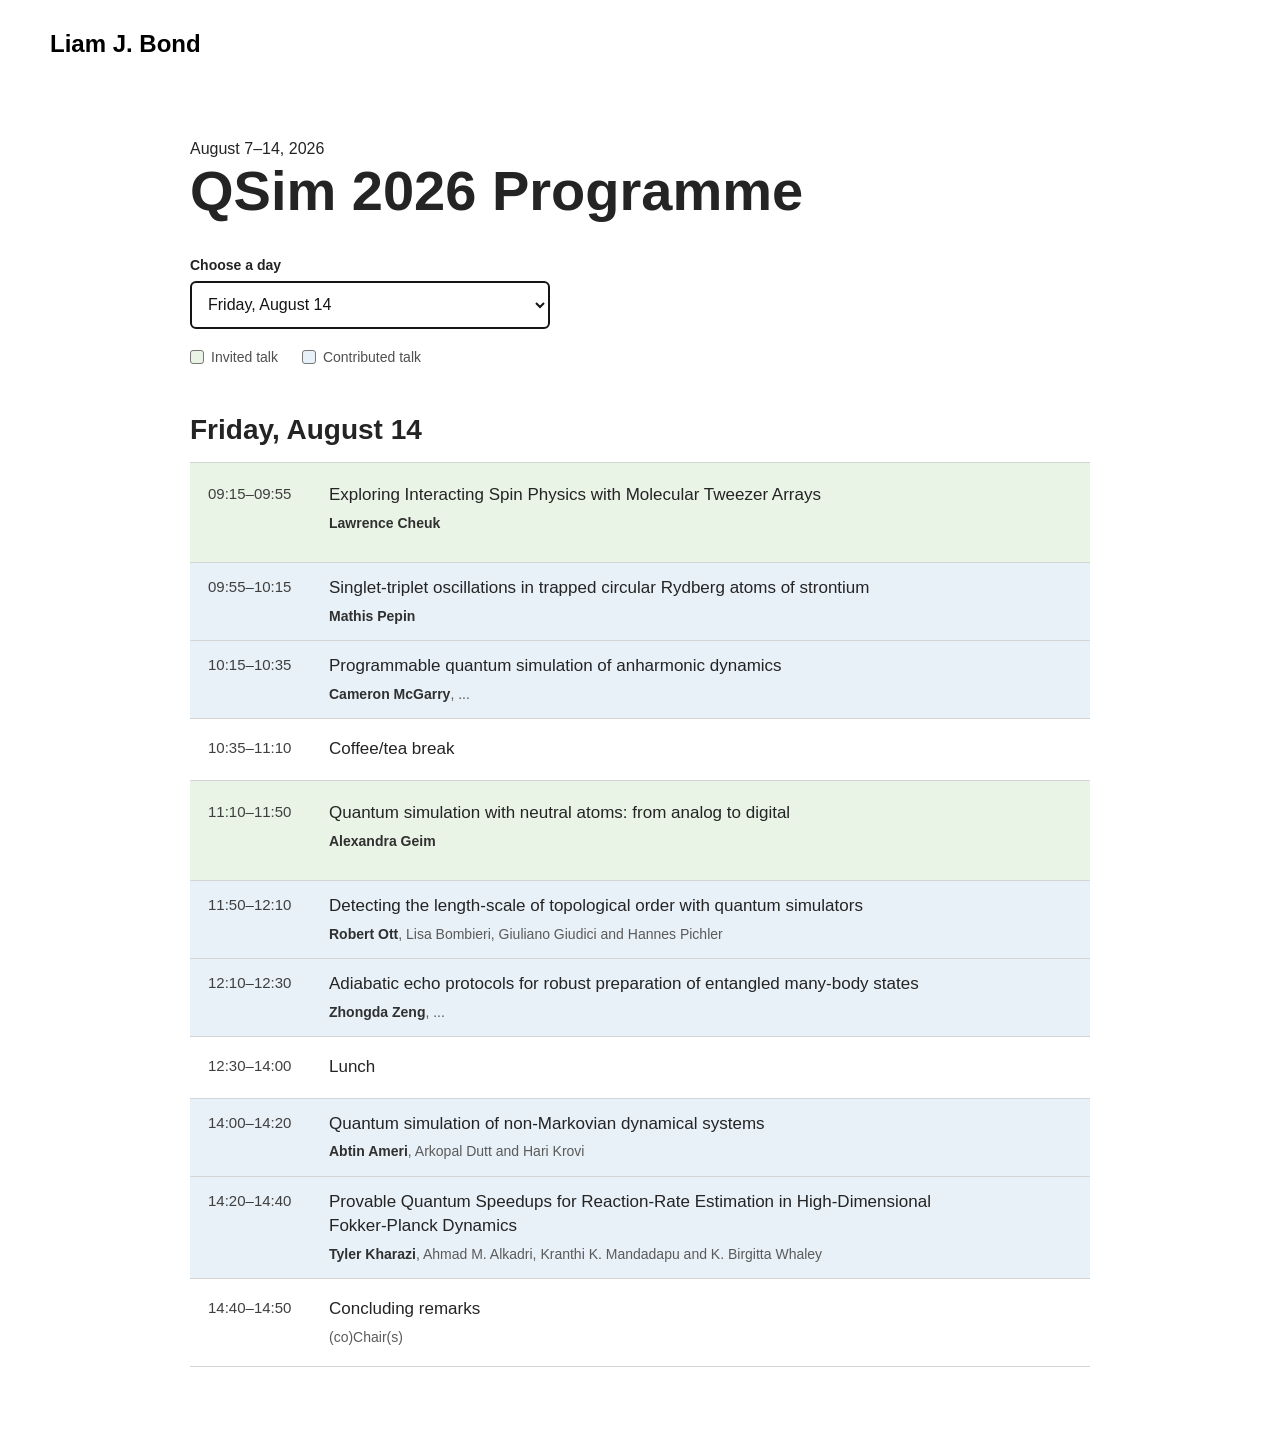
==== qsim.html @ c5a1b435 "Add readable qsim programme. Coded with Codex 5.6 Sol." ====
<!DOCTYPE html>
<html lang="en">
  <head>
    <meta charset="utf-8">
    <meta name="viewport" content="width=device-width, initial-scale=1">
    <meta name="description" content="QSim 2026 summer school and conference programme, August 7–14, 2026.">
    <meta name="robots" content="noindex, nofollow">
    <link rel="icon" href="./assets/images/me.png">
    <title>QSim 2026 Programme</title>
    <link rel="stylesheet" href="./css/layout.css">
    <link rel="stylesheet" href="./css/typography.css">
    <link rel="stylesheet" href="./css/utilities.css">
    <link rel="stylesheet" href="./css/program.css">
  </head>
  <body>
    <nav class="navbar" aria-label="Site navigation">
      <a class="nav-title-link" href="./index.html">
        <span class="nav-title">Liam J. Bond</span>
      </a>
    </nav>

    <main class="program-main">
      <header class="program-header">
        <p class="eyebrow">August 7–14, 2026</p>
        <h1>QSim 2026 Programme</h1>

        <div class="day-picker">
          <label for="day-select">Choose a day</label>
          <select id="day-select">
            <optgroup label="Summer school">
              <option value="2026-08-07">Friday, August 7</option>
              <option value="2026-08-08">Saturday, August 8</option>
              <option value="2026-08-09">Sunday, August 9</option>
            </optgroup>
            <optgroup label="Conference">
              <option value="2026-08-10">Monday, August 10</option>
              <option value="2026-08-11">Tuesday, August 11</option>
              <option value="2026-08-12">Wednesday, August 12</option>
              <option value="2026-08-13">Thursday, August 13</option>
              <option value="2026-08-14">Friday, August 14</option>
            </optgroup>
          </select>
        </div>

        <div class="legend" id="conference-legend" aria-label="Conference programme legend" hidden>
          <span><span class="legend-swatch invited-swatch"></span>Invited talk</span>
          <span><span class="legend-swatch contributed-swatch"></span>Contributed talk</span>
        </div>
      </header>

      <section class="program-day" data-date="2026-08-07" aria-labelledby="summer-friday-heading">
        <h2 id="summer-friday-heading">Friday, August 7</h2>
        <p class="day-speaker">Speaker: <strong>Freek Witteveen</strong></p>
        <ol class="schedule">
          <li class="event general"><time>09:00–09:30</time><div><h3>Walk in and registration with coffee/tea</h3></div></li>
          <li class="event school"><time>09:30–11:00</time><div><h3>Practical information + lecture</h3><p>A1.02</p></div></li>
          <li class="event break"><time>11:00–11:15</time><div><h3>Break</h3></div></li>
          <li class="event school"><time>11:15–12:15</time><div><h3>Lecture</h3><p>A1.02</p></div></li>
          <li class="event break"><time>12:15–14:00</time><div><h3>Lunch and pubquiz</h3></div></li>
          <li class="event school"><time>14:00–15:00</time><div><h3>Lecture</h3><p>A1.02</p></div></li>
          <li class="event break"><time>15:00–15:15</time><div><h3>Break</h3></div></li>
          <li class="event school"><time>15:15–16:30</time><div><h3>Interactive programme</h3><p>A1.02</p></div></li>
          <li class="event general"><time>16:30–17:45</time><div><h3>Check in Hostel &amp; Travel time to the Dinner location</h3></div></li>
          <li class="event social"><time>17:45–19:45</time><div><h3>Dinner and social event</h3></div></li>
        </ol>
      </section>

      <section class="program-day" data-date="2026-08-08" aria-labelledby="summer-saturday-heading" hidden>
        <h2 id="summer-saturday-heading">Saturday, August 8</h2>
        <p class="day-speaker">Speaker: <strong>Martin Ringbauer</strong></p>
        <ol class="schedule">
          <li class="event school"><time>09:30–10:30</time><div><h3>Lecture</h3><p>A1.02</p></div></li>
          <li class="event break"><time>10:30–10:45</time><div><h3>Break</h3></div></li>
          <li class="event school"><time>10:45–11:45</time><div><h3>Lecture</h3><p>A1.02</p></div></li>
          <li class="event break"><time>11:45–13:00</time><div><h3>Lunch</h3></div></li>
          <li class="event school"><time>13:00–14:00</time><div><h3>Lecture</h3><p>A1.02</p></div></li>
          <li class="event break"><time>14:00–14:15</time><div><h3>Break</h3><p>No catering</p></div></li>
          <li class="event school"><time>14:15–15:30</time><div><h3>Lecture</h3><p>A1.02</p></div></li>
          <li class="event break"><time>15:30–16:00</time><div><h3>Break</h3></div></li>
          <li class="event school"><time>16:00–17:00</time><div><h3>Interactive programme</h3><p>A1.02</p></div></li>
          <li class="event social"><time>17:00–19:30</time><div><h3>Pizza night + puzzle hunt</h3></div></li>
        </ol>
      </section>

      <section class="program-day" data-date="2026-08-09" aria-labelledby="summer-sunday-heading" hidden>
        <h2 id="summer-sunday-heading">Sunday, August 9</h2>
        <p class="day-speaker">Speaker: <strong>Jonas Helsen</strong></p>
        <ol class="schedule">
          <li class="event school"><time>09:30–10:30</time><div><h3>Lecture</h3><p>A1.02</p></div></li>
          <li class="event break"><time>10:30–10:45</time><div><h3>Break</h3></div></li>
          <li class="event school"><time>10:45–11:45</time><div><h3>Lecture</h3><p>A1.02</p></div></li>
          <li class="event break"><time>11:45–13:00</time><div><h3>Lunch</h3></div></li>
          <li class="event school"><time>13:00–14:00</time><div><h3>Lecture</h3><p>A1.02</p></div></li>
          <li class="event break"><time>14:00–14:15</time><div><h3>Break</h3></div></li>
          <li class="event school"><time>14:15–15:30</time><div><h3>Lecture</h3><p>A1.02</p></div></li>
          <li class="event general"><time>15:30–16:00</time><div><h3>Closing remarks</h3></div></li>
        </ol>
      </section>

      <section class="program-day" data-date="2026-08-10" aria-labelledby="monday-heading" hidden>
        <h2 id="monday-heading">Monday, August 10</h2>
        <ol class="schedule">
          <li class="event general">
            <time>08:30–09:15</time>
            <div><h3>Walk-in/check-in, badge pick-up, coffee/tea</h3></div>
          </li>
          <li class="event general">
            <time>09:15–09:25</time>
            <div><h3>Welcome and introduction</h3><p>(co)Chair(s)</p></div>
          </li>
          <li class="event invited">
            <time>09:35–10:15</time>
            <div><h3>Velocity-enabled control in metastable strontium arrays</h3><p><strong>Johannes Zeiher</strong></p></div>
          </li>
          <li class="event contributed">
            <time>10:15–10:35</time>
            <div><h3>Observing strong-to-weak spontaneous symmetry breaking in a cold-atom quantum simulator</h3><p><strong>Dorothee Tell</strong>, ...</p></div>
          </li>
          <li class="event break">
            <time>10:35–11:10</time>
            <div><h3>Coffee/tea break</h3></div>
          </li>
          <li class="event invited">
            <time>11:10–11:50</time>
            <div><h3>TBA</h3><p><strong>Tony Ransford</strong></p></div>
          </li>
          <li class="event contributed">
            <time>11:50–12:10</time>
            <div><h3>Observation of a Dicke model in a two-dimensional ion crystal: chaos, quantum thermalization, and revivals</h3><p><strong>Sean Muleady</strong>, ...</p></div>
          </li>
          <li class="event contributed">
            <time>12:10–12:30</time>
            <div><h3>Universal Gates from Braiding and Fusing Anyons on Quantum Hardware</h3><p><strong>Chiu Fan Bowen Lo</strong>, ...</p></div>
          </li>
          <li class="event break">
            <time>12:30–14:00</time>
            <div><h3>Lunch</h3></div>
          </li>
          <li class="event invited">
            <time>14:00–14:40</time>
            <div><h3>HamLib and Beyond: Building a Library of Hamiltonians for Quantum Benchmarking</h3><p><strong>Katie Klymko</strong></p></div>
          </li>
          <li class="event contributed">
            <time>14:40–15:00</time>
            <div><h3>Accurate simulation of large-scale Fermi-Hubbard model on a digital quantum processor</h3><p><strong>Gavin S. Hartnett</strong>, ...</p></div>
          </li>
          <li class="event contributed">
            <time>15:00–15:20</time>
            <div><h3>Observation of quantum-field-theory dynamics on a spin-phonon quantum computer</h3><p><strong>Anton Than</strong>, ...</p></div>
          </li>
          <li class="event break">
            <time>15:20–15:50</time>
            <div><h3>Tea/coffee break</h3></div>
          </li>
          <li class="event invited">
            <time>15:50–16:30</time>
            <div><h3>Quantum Simulation with Trapped-Ion Qudits</h3><p><strong>Martin Ringbauer</strong></p></div>
          </li>
          <li class="event contributed">
            <time>16:30–16:50</time>
            <div><h3>Measurement-based simulation of lattice gauge theory dynamics with adaptive quantum circuits on a trapped-ion processor</h3><p><strong>Hiroki Sukeno</strong>, Enrico Rinaldi and Takuya Okuda</p></div>
          </li>
          <li class="event social">
            <time>16:50–18:00</time>
            <div><h3>Welcome drinks</h3></div>
          </li>
        </ol>
      </section>

      <section class="program-day" data-date="2026-08-11" aria-labelledby="tuesday-heading" hidden>
        <h2 id="tuesday-heading">Tuesday, August 11</h2>
        <ol class="schedule">
          <li class="event invited"><time>09:15–09:55</time><div><h3>Hybrid Digital-Analog Quantum Simulation with Ultracold Fermions</h3><p><strong>Philipp Preiss</strong></p></div></li>
          <li class="event contributed"><time>09:55–10:15</time><div><h3>Pseudogap at ultralow temperatures in a Fermi-Hubbard quantum simulator</h3><p><strong>Lev Kendrick</strong>, ...</p></div></li>
          <li class="event contributed"><time>10:15–10:35</time><div><h3>Randomized Sparsification of Commuting Unitaries</h3><p><strong>Richard Allen</strong> and Aram Harrow</p></div></li>
          <li class="event break"><time>10:35–11:10</time><div><h3>Coffee/tea break</h3></div></li>
          <li class="event invited"><time>11:10–11:50</time><div><h3>How to represent bosons using qubits for quantum simulation</h3><p><strong>Barbara Terhal</strong></p></div></li>
          <li class="event contributed"><time>11:50–12:10</time><div><h3>Theory and Architecture of Weak Transversal Gates</h3><p><strong>Nobuyuki Yoshioka</strong>, ...</p></div></li>
          <li class="event contributed"><time>12:10–12:30</time><div><h3>Significantly cheaper fault-tolerant Trotterization by improved Clifford+T synthesis for small-angle rotations</h3><p><strong>Nick Blunt</strong>, ...</p></div></li>
          <li class="event break"><time>12:30–14:00</time><div><h3>Lunch</h3></div></li>
          <li class="event invited"><time>14:00–14:40</time><div><h3>Observation of Improved Accuracy over Classical Sparse Ground-State Solvers using a Quantum Computer</h3><p><strong>William Kirby</strong></p></div></li>
          <li class="event contributed"><time>14:40–15:00</time><div><h3>Resonant false vacuum decay in two dimensions on a 4000-qubit quantum annealer</h3><p><strong>Gregor Humar</strong>, ...</p></div></li>
          <li class="event contributed"><time>15:00–15:20</time><div><h3>Quantum computation of molecular geometry via many-body nuclear spin echoes</h3><p><strong>Thomas E. O'Brien</strong>, ...</p></div></li>
          <li class="event break"><time>15:20–15:50</time><div><h3>Tea/coffee break</h3></div></li>
          <li class="event invited"><time>15:50–16:30</time><div><h3>Tensor network studies of SU(N) Heisenberg and Hubbard models</h3><p><strong>Philippe Corboz</strong></p></div></li>
          <li class="event contributed"><time>16:30–16:50</time><div><h3>Quantum Simulation of Quantum Chromodynamics</h3><p><strong>Carter Gustin</strong>, ...</p></div></li>
          <li class="event social"><time>16:50–18:30</time><div><h3>Poster session 1</h3></div></li>
        </ol>
      </section>

      <section class="program-day" data-date="2026-08-12" aria-labelledby="wednesday-heading" hidden>
        <h2 id="wednesday-heading">Wednesday, August 12</h2>
        <ol class="schedule">
          <li class="event invited"><time>09:15–09:55</time><div><h3>Quasiparticle quantum simulation: a framework for robust quantum advantage across electronic structure theory and dynamics</h3><p><strong>Garnet Chan</strong></p></div></li>
          <li class="event contributed"><time>09:55–10:15</time><div><h3>Verifiable Quantum Advantage via Optimized DQI Circuits</h3><p><strong>Tanuj Khattar</strong>, ...</p></div></li>
          <li class="event contributed"><time>10:15–10:35</time><div><h3>Phase estimation with partially randomized time evolution</h3><p><strong>Jakob Günther</strong>, ...</p></div></li>
          <li class="event break"><time>10:35–11:10</time><div><h3>Coffee/tea break</h3></div></li>
          <li class="event invited"><time>11:10–11:50</time><div><h3>Decoded Quantum Sensing with Dipolar and Cavity-Coupled Spins</h3><p><strong>Monika Schleier-Smith</strong></p></div></li>
          <li class="event contributed"><time>11:50–12:10</time><div><h3>Quantum Advantage for Dynamical Phase Transition</h3><p><strong>Jue Xu</strong>, Xiao Yuan and Qi Zhao</p></div></li>
          <li class="event contributed"><time>12:10–12:30</time><div><h3>Near-Term Quantum Simulation Algorithms for the Dynamics of Open Quantum Systems</h3><p><strong>Jin-Peng Liu</strong>, ...</p></div></li>
          <li class="event break"><time>12:30–14:00</time><div><h3>Lunch</h3></div></li>
          <li class="event invited"><time>14:00–14:50</time><div><h3>Panel discussion</h3><p>Panel members: Garnet Chan, Monika Schleier-Smith, Barbara Terhal and Johannes Zeiher. Moderators: Arghavan Safavi-Naini and Kareljan Schoutens</p></div></li>
          <li class="event contributed"><time>14:50–15:10</time><div><h3>Taming Trotter Errors with Quantum Resources</h3><p><strong>Xiangran Zhang</strong>, Jue Xu, Qi Zhao and You Zhou</p></div></li>
          <li class="event contributed"><time>15:10–15:30</time><div><h3>Physically-Motivated Guiding States for Local Hamiltonians</h3><p><strong>Gabriel Waite</strong>, Karl Lin, Samuel Elman and Michael Bremner</p></div></li>
          <li class="event break"><time>15:30–16:00</time><div><h3>Tea/coffee break</h3></div></li>
          <li class="event social"><time>16:00–17:30</time><div><h3>Onboarding and canal boat trip to conference dinner</h3><p>For those signed up</p></div></li>
          <li class="event social"><time>17:30–20:30</time><div><h3>Conference dinner</h3><p>For those signed up</p></div></li>
        </ol>
      </section>

      <section class="program-day" data-date="2026-08-13" aria-labelledby="thursday-heading" hidden>
        <h2 id="thursday-heading">Thursday, August 13</h2>
        <ol class="schedule">
          <li class="event invited"><time>09:15–09:55</time><div><h3>Quantum algorithms for stochastic nonlinear differential equations</h3><p><strong>Sergey Bravyi</strong></p></div></li>
          <li class="event contributed"><time>09:55–10:15</time><div><h3>Predicting quantum dynamics of 50+ qubits from matrix product states with limited bond dimension</h3><p><strong>Kostyantyn Kechedzhi</strong></p></div></li>
          <li class="event contributed"><time>10:15–10:35</time><div><h3>Faster quantum chemistry simulations on a quantum computer with improved tensor factorization and active volume compilation</h3><p><strong>Nikolaj Moll</strong>, ...</p></div></li>
          <li class="event break"><time>10:35–11:10</time><div><h3>Coffee/tea break</h3></div></li>
          <li class="event invited"><time>11:10–11:50</time><div><h3>Utility-scale electronic structure with under 100k noisy qubits</h3><p><strong>Guang Hao Low</strong></p></div></li>
          <li class="event contributed"><time>11:50–12:10</time><div><h3>Quantum Algorithms for Heterogeneous PDEs: The Neutron Diffusion Eigenvalue Problem</h3><p><strong>Jeffery Yu</strong>, ...</p></div></li>
          <li class="event contributed"><time>12:10–12:30</time><div><h3>Efficient quantum algorithm for linear matrix differential equations and applications to open quantum systems</h3><p><strong>Sophia Simon</strong>, Dominic Berry and Rolando Somma</p></div></li>
          <li class="event break"><time>12:30–14:00</time><div><h3>Lunch</h3></div></li>
          <li class="event invited"><time>14:00–14:40</time><div><h3>Quantum information and simulation with dual-species Rydberg arrays</h3><p><strong>Alexander Impertro</strong></p></div></li>
          <li class="event contributed"><time>14:40–15:00</time><div><h3>One-to-one quantum simulation of the low-dimensional frustrated quantum magnet TmMgGaO4 with 256 qubits</h3><p><strong>Lucas Leclerc</strong>, ...</p></div></li>
          <li class="event contributed"><time>15:00–15:20</time><div><h3>Unified Probe of Quantum Chaos and Ergodicity from Hamiltonian Learning</h3><p><strong>Nik Gjonbalaj</strong>, Christian Kokail, Susanne Yelin and Soonwon Choi</p></div></li>
          <li class="event break"><time>15:20–16:00</time><div><h3>Tea/coffee break</h3></div></li>
          <li class="event contributed"><time>16:00–16:20</time><div><h3>Nearly-optimal fermion routing without ancillas</h3><p><strong>Jeffery Yu</strong>, ...</p></div></li>
          <li class="event contributed"><time>16:20–16:40</time><div><h3>Optimal strategies for near-term simulation of fermionic systems with scalable local fermion-to-qubit mappings</h3><p><strong>Manuel Algaba</strong>, ...</p></div></li>
          <li class="event social"><time>16:40–18:30</time><div><h3>Poster session 2</h3></div></li>
        </ol>
      </section>

      <section class="program-day" data-date="2026-08-14" aria-labelledby="friday-heading" hidden>
        <h2 id="friday-heading">Friday, August 14</h2>
        <ol class="schedule">
          <li class="event invited"><time>09:15–09:55</time><div><h3>Exploring Interacting Spin Physics with Molecular Tweezer Arrays</h3><p><strong>Lawrence Cheuk</strong></p></div></li>
          <li class="event contributed"><time>09:55–10:15</time><div><h3>Singlet-triplet oscillations in trapped circular Rydberg atoms of strontium</h3><p><strong>Mathis Pepin</strong></p></div></li>
          <li class="event contributed"><time>10:15–10:35</time><div><h3>Programmable quantum simulation of anharmonic dynamics</h3><p><strong>Cameron McGarry</strong>, ...</p></div></li>
          <li class="event break"><time>10:35–11:10</time><div><h3>Coffee/tea break</h3></div></li>
          <li class="event invited"><time>11:10–11:50</time><div><h3>Quantum simulation with neutral atoms: from analog to digital</h3><p><strong>Alexandra Geim</strong></p></div></li>
          <li class="event contributed"><time>11:50–12:10</time><div><h3>Detecting the length-scale of topological order with quantum simulators</h3><p><strong>Robert Ott</strong>, Lisa Bombieri, Giuliano Giudici and Hannes Pichler</p></div></li>
          <li class="event contributed"><time>12:10–12:30</time><div><h3>Adiabatic echo protocols for robust preparation of entangled many-body states</h3><p><strong>Zhongda Zeng</strong>, ...</p></div></li>
          <li class="event break"><time>12:30–14:00</time><div><h3>Lunch</h3></div></li>
          <li class="event contributed"><time>14:00–14:20</time><div><h3>Quantum simulation of non-Markovian dynamical systems</h3><p><strong>Abtin Ameri</strong>, Arkopal Dutt and Hari Krovi</p></div></li>
          <li class="event contributed"><time>14:20–14:40</time><div><h3>Provable Quantum Speedups for Reaction-Rate Estimation in High-Dimensional Fokker-Planck Dynamics</h3><p><strong>Tyler Kharazi</strong>, Ahmad M. Alkadri, Kranthi K. Mandadapu and K. Birgitta Whaley</p></div></li>
          <li class="event general"><time>14:40–14:50</time><div><h3>Concluding remarks</h3><p>(co)Chair(s)</p></div></li>
        </ol>
      </section>
    </main>

    <script>
      (() => {
        const select = document.getElementById('day-select');
        const sections = [...document.querySelectorAll('.program-day')];
        const conferenceLegend = document.getElementById('conference-legend');
        const dates = sections.map((section) => section.dataset.date);
        const parts = Object.fromEntries(
          new Intl.DateTimeFormat('en', {
            timeZone: 'Europe/Amsterdam', year: 'numeric', month: '2-digit', day: '2-digit'
          }).formatToParts().map(({ type, value }) => [type, value])
        );
        const today = `${parts.year}-${parts.month}-${parts.day}`;
        const initialDate = dates.find((date) => date >= today) || dates[dates.length - 1];

        const showDay = (date) => {
          sections.forEach((section) => { section.hidden = section.dataset.date !== date; });
          conferenceLegend.hidden = date < '2026-08-10';
          select.value = date;
        };

        select.addEventListener('change', () => showDay(select.value));
        showDay(initialDate);
      })();
    </script>
  </body>
</html>
---- css/layout.css ----
* {
  box-sizing: border-box;
}

html {
  text-size-adjust: none;
  -webkit-text-size-adjust: none;
  -moz-text-size-adjust: none;
  -ms-text-size-adjust: none;
}

body {
  margin: 0;
  -webkit-font-smoothing: antialiased;
  -moz-osx-font-smoothing: grayscale;
}




/* Main Page Layout */

#main-content {
  margin: 225px 425px;
  display: flex;
  flex-direction: column;
  gap: 64px;
}




/* Portfolio Header */

#portfolio-header {
  display: flex;
  gap: 20px;
  align-items: center;
}

#portfolio-header-image-container {
  display: flex;
  flex-direction: column;
  gap: 10px;
  flex-basis: 50%;
}

.portfolio-header-image {
  width: 100%;
  height: auto;
}

#portfolio-header-text-container {
  display: flex;
  flex-direction: column;
  gap: 34px;
  flex-basis: 50%;
}

/* Keep desktop text beside image. */
@media only screen and (min-width: 801px) {
  #portfolio-header {
    gap: 32px;
  }

  #portfolio-header-image-container {
    flex: 0 0 auto;
  }

  #portfolio-header-text-container {
    flex: 1 1 0;
  }
}




/* About Section */

#about-section {
  display: flex;
  flex-direction: column;
  gap: 16px;
}

.about-section-content {
  display: flex;
  flex-direction: column;
  gap: 20px;
}




/* Project Section */

#my-work-section {
  display: flex;
  flex-direction: column;
  gap: 16px;
}

.projects-container {
  display: flex;
  gap: 34px 16px;
  flex-wrap: wrap;
}

    /* Project Cards */

    .project-card {
      max-width: calc((100% - 32px) / 3);
      display: flex;
      flex-direction: column;
      gap: 34px;
    }

    .project-card-text-container {
      flex-direction: column;
      display: flex;
      gap: 16px
    }

    .project-image {
      width: 100%;
      height: 200px;
      object-fit: cover;
      object-position: center;
    }




/* Project Pages */

#project-header {
  display: flex;
  flex-direction: column;
  gap: 16px;
}

.project-header-image {
  width: 100%;
  height: auto;
}

#project-details {
  display: flex;
  flex-direction: column;
  gap: 16px;
}

.project-details-content {
  display: flex;
  flex-direction: column;
  gap: 34px;
}

    /* Project Gallery */

    #project-gallery {
      display: flex;
      flex-direction: column;
      gap: 16px;
    }

    .project-gallery-content {
      display: flex;
      flex-wrap: wrap;
      gap: 34px 16px;
    }

    .gallery-image-container {
      width: 100%;
      display: flex;
      flex-direction: column;
      gap: 10px;
    }

    .gallery-image-container.half-width {
      width: calc((100% - 16px) / 2);
    }

    .gallery-image {
      width: 100%;
      height: auto;
    }


/* Extra Extra large devices (large laptops and desktops, 1200px and below) */
@media only screen and (max-width: 1600px) {
  #main-content {
    margin: 225px 275px;
  }
}

/* Extra large devices (large laptops and desktops, 1200px and below) */
@media only screen and (max-width: 1200px) {
  #main-content {
    margin: 225px 175px;
  }
}

/* Large devices (laptops/desktops, 1000px and below) */
@media only screen and (max-width: 1000px) {
  #main-content {
    margin: 225px 75px;
  }
}

/* Small devices (portrait tablets and large phones, 800px and below) */
@media only screen and (max-width: 800px) {
  #main-content {
    margin: 150px 50px;
  }

  #portfolio-header {
    flex-direction: column;
  }

  .project-card {
    max-width: calc((100% - 16px) / 2);
  }
}

/* Small devices (portrait tablets and large phones, 600px and below) */
@media only screen and (max-width: 600px) {
  #main-content {
    margin: 125px 20px;
  }

  .project-card {
    max-width: 100%;
  }
}
---- css/typography.css ----
body {
  font-family: "Helvetica Neue", Helvetica, Arial, sans-serif;
}

.nav-title {
  font-weight: 700;
  font-size: 24px;
}

.button-text {
  font-size: 14px;
  font-weight: 700;
}

.image-caption {
  font-size: 14px;
  font-weight: 500;
}

.main-title {
  font-size: 40px;
  font-weight: 700;
}

.subheader-text {
  font-size: 20px;
  font-weight: 700;
}

.body-text {
  font-size: 16px;
  font-weight: 500;
}

.project-card-text {
  overflow: hidden;
  text-overflow: ellipsis;
  display: -webkit-box;
  -webkit-line-clamp: 4;
  -webkit-box-orient: vertical;
}

.project-title {
  overflow: hidden;
  text-overflow: ellipsis;
  display: -webkit-box;
  -webkit-line-clamp: 1;
  -webkit-box-orient: vertical;
}
---- css/utilities.css ----
/* Icons */

.right-arrow-icon {
  width: 16px;
  height: 16px;
  margin-top: 1px;
}

.footer-icon {
  width: 20px;
  height: 20px;
}

a.icon-link {
  transition: transform 200ms ease-in-out;
}

a.icon-link:hover {
  cursor: pointer;
  stroke-width: 5;
  margin: 0;
  transform: rotate(15deg);
}


/* Navbar Styling */

.navbar {
  width: 100%;
  padding: 30px 50px;
  display: flex;
  justify-content: space-between;
  align-items: center;
  position: fixed;
  top: 0;
  left: 0;
}

.nav-title-link {
  color: black;
  text-decoration: none;
}

.nav-title-link:hover {
  text-decoration: underline;
}

/* Small devices (portrait tablets and large phones, 800px and below) */
@media only screen and (max-width: 800px) {
  .navbar {
    padding: 20px 20px;
    background-color: white
  }
}


/* Button Styling */

a.button {
  padding: 8px 16px;
  border: 3px solid #141414;
  border-radius: 50px;
  color: black;
  text-decoration: none;
  width: fit-content;
  display: flex;
  gap: 5px;
  align-items: center;
}

a.button:hover {
  text-decoration: underline;
  text-decoration-thickness: 2px;
  cursor: pointer;
}


/* Footer Styling */

#footer {
  width: 100%;
  display: flex;
  padding: 30px 50px;
  justify-content: center;
  align-items: center;
  gap: 16px;
}

/* Link Styling */
a.no-underline {
  text-decoration: none;
  color: black
}

a.no-underline:hover {
  text-decoration: underline;
  cursor: pointer;
}

/* Small devices (portrait tablets and large phones, 800px and below) */
@media only screen and (max-width: 800px) {
  #footer {
    padding: 20px 20px;
  }
}
---- css/program.css ----
.program-main {
  width: min(900px, calc(100% - 40px));
  margin: 0 auto;
  padding: 140px 0 80px;
  color: #242424;
}

.navbar {
  z-index: 10;
  background: white;
}

.program-header {
  margin-bottom: 48px;
}

.program-header h1 {
  margin: 4px 0 8px;
  font-size: clamp(36px, 7vw, 56px);
  font-weight: 600;
  line-height: 1.05;
}

.eyebrow {
  margin: 0;
  font-weight: 500;
}

.day-picker {
  max-width: 360px;
  margin-top: 36px;
}

.day-picker label {
  display: block;
  margin-bottom: 8px;
  font-size: 14px;
  font-weight: 600;
}

.day-picker select {
  width: 100%;
  min-height: 48px;
  padding: 10px 12px;
  border: 2px solid #141414;
  border-radius: 6px;
  background: white;
  color: #141414;
  font: inherit;
}

.day-picker select:focus-visible {
  outline: 3px solid #8ab4f8;
  outline-offset: 2px;
}

.legend {
  display: flex;
  flex-wrap: wrap;
  gap: 12px 24px;
  margin-top: 20px;
  color: #4f4f4f;
  font-size: 14px;
  font-weight: 400;
}

.legend > span {
  display: inline-flex;
  align-items: center;
  gap: 7px;
}

.legend-swatch {
  width: 14px;
  height: 14px;
  border: 1px solid #777;
  border-radius: 3px;
}

.invited-swatch,
.event.invited {
  background: #eaf4e6;
}

.contributed-swatch,
.event.contributed {
  background: #e8f1f8;
}

.event.school {
  background: #edf7fa;
}

.program-day h2 {
  margin: 0 0 16px;
  font-size: 28px;
  font-weight: 600;
  line-height: 1.2;
}

.day-speaker {
  margin: -8px 0 16px;
  color: #4f4f4f;
  font-size: 15px;
}

.day-speaker strong {
  color: #303030;
  font-weight: 600;
}

.schedule {
  margin: 0;
  padding: 0;
  list-style: none;
  border-top: 1px solid #d4d4d4;
}

.event {
  display: grid;
  grid-template-columns: 105px minmax(0, 1fr);
  gap: 16px;
  padding: 18px;
  border-bottom: 1px solid #d4d4d4;
}

.event > div {
  max-width: 68ch;
}

.event.invited {
  min-height: 100px;
  padding-top: 20px;
  padding-bottom: 20px;
}

.event.contributed {
  min-height: 78px;
  padding-top: 13px;
  padding-bottom: 13px;
}

.event time {
  padding-top: 2px;
  color: #3f3f3f;
  font-size: 15px;
  font-weight: 500;
  font-variant-numeric: tabular-nums;
  white-space: nowrap;
}

.event h3 {
  margin: 0;
  font-size: 17px;
  font-weight: 500;
  line-height: 1.45;
}

.event p {
  margin: 5px 0 0;
  color: #5a5a5a;
  font-size: 14px;
  font-weight: 400;
  line-height: 1.5;
}

.event strong {
  color: #303030;
  font-weight: 600;
}

.event.break {
  background: white;
}

.event.social {
  background: #fff3d6;
}

[hidden] {
  display: none !important;
}

@media only screen and (max-width: 600px) {
  .program-main {
    width: min(100% - 32px, 900px);
    padding-top: 105px;
  }

  .program-header {
    margin-bottom: 36px;
  }

  .day-picker {
    max-width: none;
    margin-top: 28px;
  }

  .event {
    grid-template-columns: 88px minmax(0, 1fr);
    gap: 12px;
    padding: 16px 12px;
  }

  .event.invited {
    min-height: 94px;
    padding-top: 19px;
    padding-bottom: 19px;
  }

  .event.contributed {
    min-height: 74px;
    padding-top: 12px;
    padding-bottom: 12px;
  }

  .event h3 {
    font-size: 16px;
  }
}
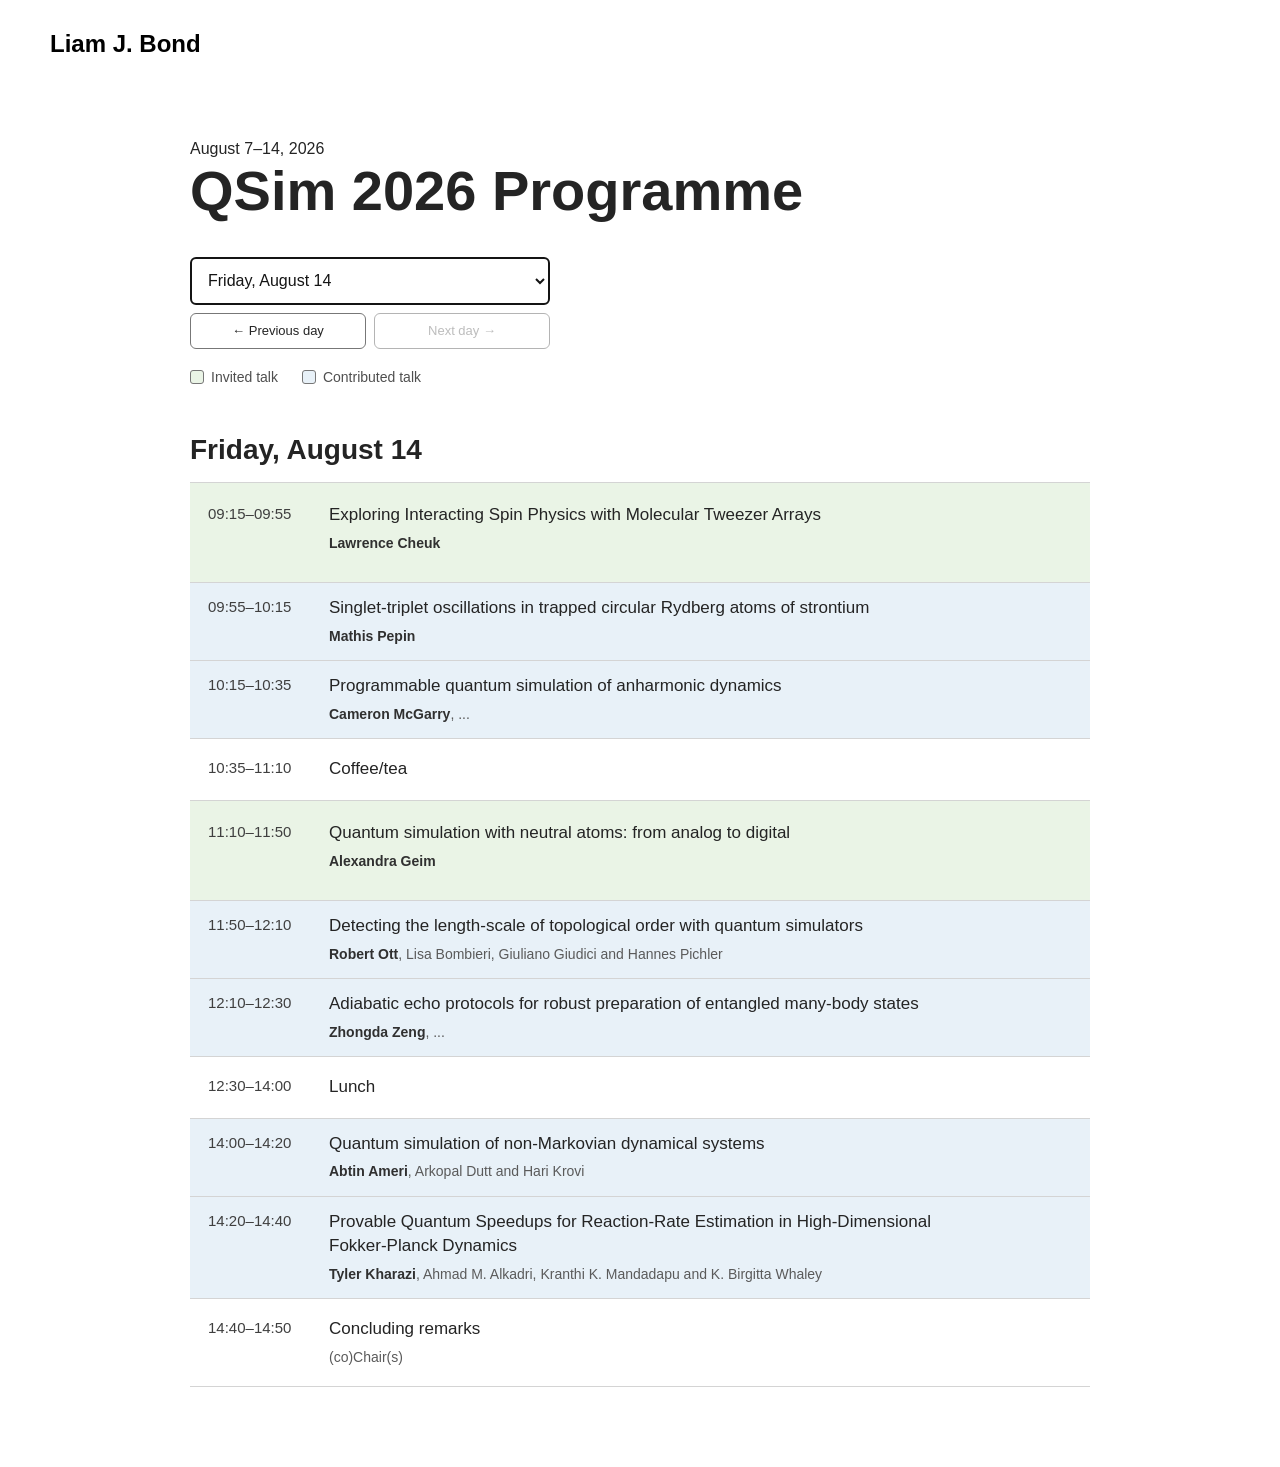
==== commit cc184b1c: "Qsim: add buttons, edit text." ====
--- a/qsim.html
+++ b/qsim.html
@@ -25,8 +25,7 @@
         <h1>QSim 2026 Programme</h1>
 
         <div class="day-picker">
-          <label for="day-select">Choose a day</label>
-          <select id="day-select">
+          <select id="day-select" aria-label="Choose a day">
             <optgroup label="Summer school">
               <option value="2026-08-07">Friday, August 7</option>
               <option value="2026-08-08">Saturday, August 8</option>
@@ -40,6 +39,10 @@
               <option value="2026-08-14">Friday, August 14</option>
             </optgroup>
           </select>
+          <div class="day-nav">
+            <button type="button" id="previous-day">← Previous day</button>
+            <button type="button" id="next-day">Next day →</button>
+          </div>
         </div>
 
         <div class="legend" id="conference-legend" aria-label="Conference programme legend" hidden>
@@ -52,7 +55,7 @@
         <h2 id="summer-friday-heading">Friday, August 7</h2>
         <p class="day-speaker">Speaker: <strong>Freek Witteveen</strong></p>
         <ol class="schedule">
-          <li class="event general"><time>09:00–09:30</time><div><h3>Walk in and registration with coffee/tea</h3></div></li>
+          <li class="event general"><time>09:00–09:30</time><div><h3>Arrival</h3></div></li>
           <li class="event school"><time>09:30–11:00</time><div><h3>Practical information + lecture</h3><p>A1.02</p></div></li>
           <li class="event break"><time>11:00–11:15</time><div><h3>Break</h3></div></li>
           <li class="event school"><time>11:15–12:15</time><div><h3>Lecture</h3><p>A1.02</p></div></li>
@@ -102,7 +105,7 @@
         <ol class="schedule">
           <li class="event general">
             <time>08:30–09:15</time>
-            <div><h3>Walk-in/check-in, badge pick-up, coffee/tea</h3></div>
+            <div><h3>Arrival</h3></div>
           </li>
           <li class="event general">
             <time>09:15–09:25</time>
@@ -118,7 +121,7 @@
           </li>
           <li class="event break">
             <time>10:35–11:10</time>
-            <div><h3>Coffee/tea break</h3></div>
+            <div><h3>Coffee/tea</h3></div>
           </li>
           <li class="event invited">
             <time>11:10–11:50</time>
@@ -150,7 +153,7 @@
           </li>
           <li class="event break">
             <time>15:20–15:50</time>
-            <div><h3>Tea/coffee break</h3></div>
+            <div><h3>Tea/coffee</h3></div>
           </li>
           <li class="event invited">
             <time>15:50–16:30</time>
@@ -173,7 +176,7 @@
           <li class="event invited"><time>09:15–09:55</time><div><h3>Hybrid Digital-Analog Quantum Simulation with Ultracold Fermions</h3><p><strong>Philipp Preiss</strong></p></div></li>
           <li class="event contributed"><time>09:55–10:15</time><div><h3>Pseudogap at ultralow temperatures in a Fermi-Hubbard quantum simulator</h3><p><strong>Lev Kendrick</strong>, ...</p></div></li>
           <li class="event contributed"><time>10:15–10:35</time><div><h3>Randomized Sparsification of Commuting Unitaries</h3><p><strong>Richard Allen</strong> and Aram Harrow</p></div></li>
-          <li class="event break"><time>10:35–11:10</time><div><h3>Coffee/tea break</h3></div></li>
+          <li class="event break"><time>10:35–11:10</time><div><h3>Coffee/tea</h3></div></li>
           <li class="event invited"><time>11:10–11:50</time><div><h3>How to represent bosons using qubits for quantum simulation</h3><p><strong>Barbara Terhal</strong></p></div></li>
           <li class="event contributed"><time>11:50–12:10</time><div><h3>Theory and Architecture of Weak Transversal Gates</h3><p><strong>Nobuyuki Yoshioka</strong>, ...</p></div></li>
           <li class="event contributed"><time>12:10–12:30</time><div><h3>Significantly cheaper fault-tolerant Trotterization by improved Clifford+T synthesis for small-angle rotations</h3><p><strong>Nick Blunt</strong>, ...</p></div></li>
@@ -181,7 +184,7 @@
           <li class="event invited"><time>14:00–14:40</time><div><h3>Observation of Improved Accuracy over Classical Sparse Ground-State Solvers using a Quantum Computer</h3><p><strong>William Kirby</strong></p></div></li>
           <li class="event contributed"><time>14:40–15:00</time><div><h3>Resonant false vacuum decay in two dimensions on a 4000-qubit quantum annealer</h3><p><strong>Gregor Humar</strong>, ...</p></div></li>
           <li class="event contributed"><time>15:00–15:20</time><div><h3>Quantum computation of molecular geometry via many-body nuclear spin echoes</h3><p><strong>Thomas E. O'Brien</strong>, ...</p></div></li>
-          <li class="event break"><time>15:20–15:50</time><div><h3>Tea/coffee break</h3></div></li>
+          <li class="event break"><time>15:20–15:50</time><div><h3>Tea/coffee</h3></div></li>
           <li class="event invited"><time>15:50–16:30</time><div><h3>Tensor network studies of SU(N) Heisenberg and Hubbard models</h3><p><strong>Philippe Corboz</strong></p></div></li>
           <li class="event contributed"><time>16:30–16:50</time><div><h3>Quantum Simulation of Quantum Chromodynamics</h3><p><strong>Carter Gustin</strong>, ...</p></div></li>
           <li class="event social"><time>16:50–18:30</time><div><h3>Poster session 1</h3></div></li>
@@ -194,7 +197,7 @@
           <li class="event invited"><time>09:15–09:55</time><div><h3>Quasiparticle quantum simulation: a framework for robust quantum advantage across electronic structure theory and dynamics</h3><p><strong>Garnet Chan</strong></p></div></li>
           <li class="event contributed"><time>09:55–10:15</time><div><h3>Verifiable Quantum Advantage via Optimized DQI Circuits</h3><p><strong>Tanuj Khattar</strong>, ...</p></div></li>
           <li class="event contributed"><time>10:15–10:35</time><div><h3>Phase estimation with partially randomized time evolution</h3><p><strong>Jakob Günther</strong>, ...</p></div></li>
-          <li class="event break"><time>10:35–11:10</time><div><h3>Coffee/tea break</h3></div></li>
+          <li class="event break"><time>10:35–11:10</time><div><h3>Coffee/tea</h3></div></li>
           <li class="event invited"><time>11:10–11:50</time><div><h3>Decoded Quantum Sensing with Dipolar and Cavity-Coupled Spins</h3><p><strong>Monika Schleier-Smith</strong></p></div></li>
           <li class="event contributed"><time>11:50–12:10</time><div><h3>Quantum Advantage for Dynamical Phase Transition</h3><p><strong>Jue Xu</strong>, Xiao Yuan and Qi Zhao</p></div></li>
           <li class="event contributed"><time>12:10–12:30</time><div><h3>Near-Term Quantum Simulation Algorithms for the Dynamics of Open Quantum Systems</h3><p><strong>Jin-Peng Liu</strong>, ...</p></div></li>
@@ -202,7 +205,7 @@
           <li class="event invited"><time>14:00–14:50</time><div><h3>Panel discussion</h3><p>Panel members: Garnet Chan, Monika Schleier-Smith, Barbara Terhal and Johannes Zeiher. Moderators: Arghavan Safavi-Naini and Kareljan Schoutens</p></div></li>
           <li class="event contributed"><time>14:50–15:10</time><div><h3>Taming Trotter Errors with Quantum Resources</h3><p><strong>Xiangran Zhang</strong>, Jue Xu, Qi Zhao and You Zhou</p></div></li>
           <li class="event contributed"><time>15:10–15:30</time><div><h3>Physically-Motivated Guiding States for Local Hamiltonians</h3><p><strong>Gabriel Waite</strong>, Karl Lin, Samuel Elman and Michael Bremner</p></div></li>
-          <li class="event break"><time>15:30–16:00</time><div><h3>Tea/coffee break</h3></div></li>
+          <li class="event break"><time>15:30–16:00</time><div><h3>Tea/coffee</h3></div></li>
           <li class="event social"><time>16:00–17:30</time><div><h3>Onboarding and canal boat trip to conference dinner</h3><p>For those signed up</p></div></li>
           <li class="event social"><time>17:30–20:30</time><div><h3>Conference dinner</h3><p>For those signed up</p></div></li>
         </ol>
@@ -214,7 +217,7 @@
           <li class="event invited"><time>09:15–09:55</time><div><h3>Quantum algorithms for stochastic nonlinear differential equations</h3><p><strong>Sergey Bravyi</strong></p></div></li>
           <li class="event contributed"><time>09:55–10:15</time><div><h3>Predicting quantum dynamics of 50+ qubits from matrix product states with limited bond dimension</h3><p><strong>Kostyantyn Kechedzhi</strong></p></div></li>
           <li class="event contributed"><time>10:15–10:35</time><div><h3>Faster quantum chemistry simulations on a quantum computer with improved tensor factorization and active volume compilation</h3><p><strong>Nikolaj Moll</strong>, ...</p></div></li>
-          <li class="event break"><time>10:35–11:10</time><div><h3>Coffee/tea break</h3></div></li>
+          <li class="event break"><time>10:35–11:10</time><div><h3>Coffee/tea</h3></div></li>
           <li class="event invited"><time>11:10–11:50</time><div><h3>Utility-scale electronic structure with under 100k noisy qubits</h3><p><strong>Guang Hao Low</strong></p></div></li>
           <li class="event contributed"><time>11:50–12:10</time><div><h3>Quantum Algorithms for Heterogeneous PDEs: The Neutron Diffusion Eigenvalue Problem</h3><p><strong>Jeffery Yu</strong>, ...</p></div></li>
           <li class="event contributed"><time>12:10–12:30</time><div><h3>Efficient quantum algorithm for linear matrix differential equations and applications to open quantum systems</h3><p><strong>Sophia Simon</strong>, Dominic Berry and Rolando Somma</p></div></li>
@@ -222,7 +225,7 @@
           <li class="event invited"><time>14:00–14:40</time><div><h3>Quantum information and simulation with dual-species Rydberg arrays</h3><p><strong>Alexander Impertro</strong></p></div></li>
           <li class="event contributed"><time>14:40–15:00</time><div><h3>One-to-one quantum simulation of the low-dimensional frustrated quantum magnet TmMgGaO4 with 256 qubits</h3><p><strong>Lucas Leclerc</strong>, ...</p></div></li>
           <li class="event contributed"><time>15:00–15:20</time><div><h3>Unified Probe of Quantum Chaos and Ergodicity from Hamiltonian Learning</h3><p><strong>Nik Gjonbalaj</strong>, Christian Kokail, Susanne Yelin and Soonwon Choi</p></div></li>
-          <li class="event break"><time>15:20–16:00</time><div><h3>Tea/coffee break</h3></div></li>
+          <li class="event break"><time>15:20–16:00</time><div><h3>Tea/coffee</h3></div></li>
           <li class="event contributed"><time>16:00–16:20</time><div><h3>Nearly-optimal fermion routing without ancillas</h3><p><strong>Jeffery Yu</strong>, ...</p></div></li>
           <li class="event contributed"><time>16:20–16:40</time><div><h3>Optimal strategies for near-term simulation of fermionic systems with scalable local fermion-to-qubit mappings</h3><p><strong>Manuel Algaba</strong>, ...</p></div></li>
           <li class="event social"><time>16:40–18:30</time><div><h3>Poster session 2</h3></div></li>
@@ -235,7 +238,7 @@
           <li class="event invited"><time>09:15–09:55</time><div><h3>Exploring Interacting Spin Physics with Molecular Tweezer Arrays</h3><p><strong>Lawrence Cheuk</strong></p></div></li>
           <li class="event contributed"><time>09:55–10:15</time><div><h3>Singlet-triplet oscillations in trapped circular Rydberg atoms of strontium</h3><p><strong>Mathis Pepin</strong></p></div></li>
           <li class="event contributed"><time>10:15–10:35</time><div><h3>Programmable quantum simulation of anharmonic dynamics</h3><p><strong>Cameron McGarry</strong>, ...</p></div></li>
-          <li class="event break"><time>10:35–11:10</time><div><h3>Coffee/tea break</h3></div></li>
+          <li class="event break"><time>10:35–11:10</time><div><h3>Coffee/tea</h3></div></li>
           <li class="event invited"><time>11:10–11:50</time><div><h3>Quantum simulation with neutral atoms: from analog to digital</h3><p><strong>Alexandra Geim</strong></p></div></li>
           <li class="event contributed"><time>11:50–12:10</time><div><h3>Detecting the length-scale of topological order with quantum simulators</h3><p><strong>Robert Ott</strong>, Lisa Bombieri, Giuliano Giudici and Hannes Pichler</p></div></li>
           <li class="event contributed"><time>12:10–12:30</time><div><h3>Adiabatic echo protocols for robust preparation of entangled many-body states</h3><p><strong>Zhongda Zeng</strong>, ...</p></div></li>
@@ -250,6 +253,8 @@
     <script>
       (() => {
         const select = document.getElementById('day-select');
+        const previousButton = document.getElementById('previous-day');
+        const nextButton = document.getElementById('next-day');
         const sections = [...document.querySelectorAll('.program-day')];
         const conferenceLegend = document.getElementById('conference-legend');
         const dates = sections.map((section) => section.dataset.date);
@@ -262,12 +267,17 @@
         const initialDate = dates.find((date) => date >= today) || dates[dates.length - 1];
 
         const showDay = (date) => {
+          const index = dates.indexOf(date);
           sections.forEach((section) => { section.hidden = section.dataset.date !== date; });
           conferenceLegend.hidden = date < '2026-08-10';
           select.value = date;
+          previousButton.disabled = index === 0;
+          nextButton.disabled = index === dates.length - 1;
         };
 
         select.addEventListener('change', () => showDay(select.value));
+        previousButton.addEventListener('click', () => showDay(dates[dates.indexOf(select.value) - 1]));
+        nextButton.addEventListener('click', () => showDay(dates[dates.indexOf(select.value) + 1]));
         showDay(initialDate);
       })();
     </script>
--- a/css/program.css
+++ b/css/program.css
@@ -29,13 +29,6 @@
 .day-picker {
   max-width: 360px;
   margin-top: 36px;
-}
-
-.day-picker label {
-  display: block;
-  margin-bottom: 8px;
-  font-size: 14px;
-  font-weight: 600;
 }
 
 .day-picker select {
@@ -49,7 +42,38 @@
   font: inherit;
 }
 
-.day-picker select:focus-visible {
+.day-nav {
+  display: grid;
+  grid-template-columns: 1fr 1fr;
+  gap: 8px;
+  margin-top: 8px;
+}
+
+.day-nav button {
+  min-height: 36px;
+  padding: 6px 8px;
+  border: 1px solid #777;
+  border-radius: 6px;
+  background: white;
+  color: #242424;
+  font: inherit;
+  font-size: 13px;
+  font-weight: 500;
+  cursor: pointer;
+}
+
+.day-nav button:hover:not(:disabled) {
+  background: #f4f4f4;
+}
+
+.day-nav button:disabled {
+  color: #888;
+  cursor: default;
+  opacity: .55;
+}
+
+.day-picker select:focus-visible,
+.day-nav button:focus-visible {
   outline: 3px solid #8ab4f8;
   outline-offset: 2px;
 }
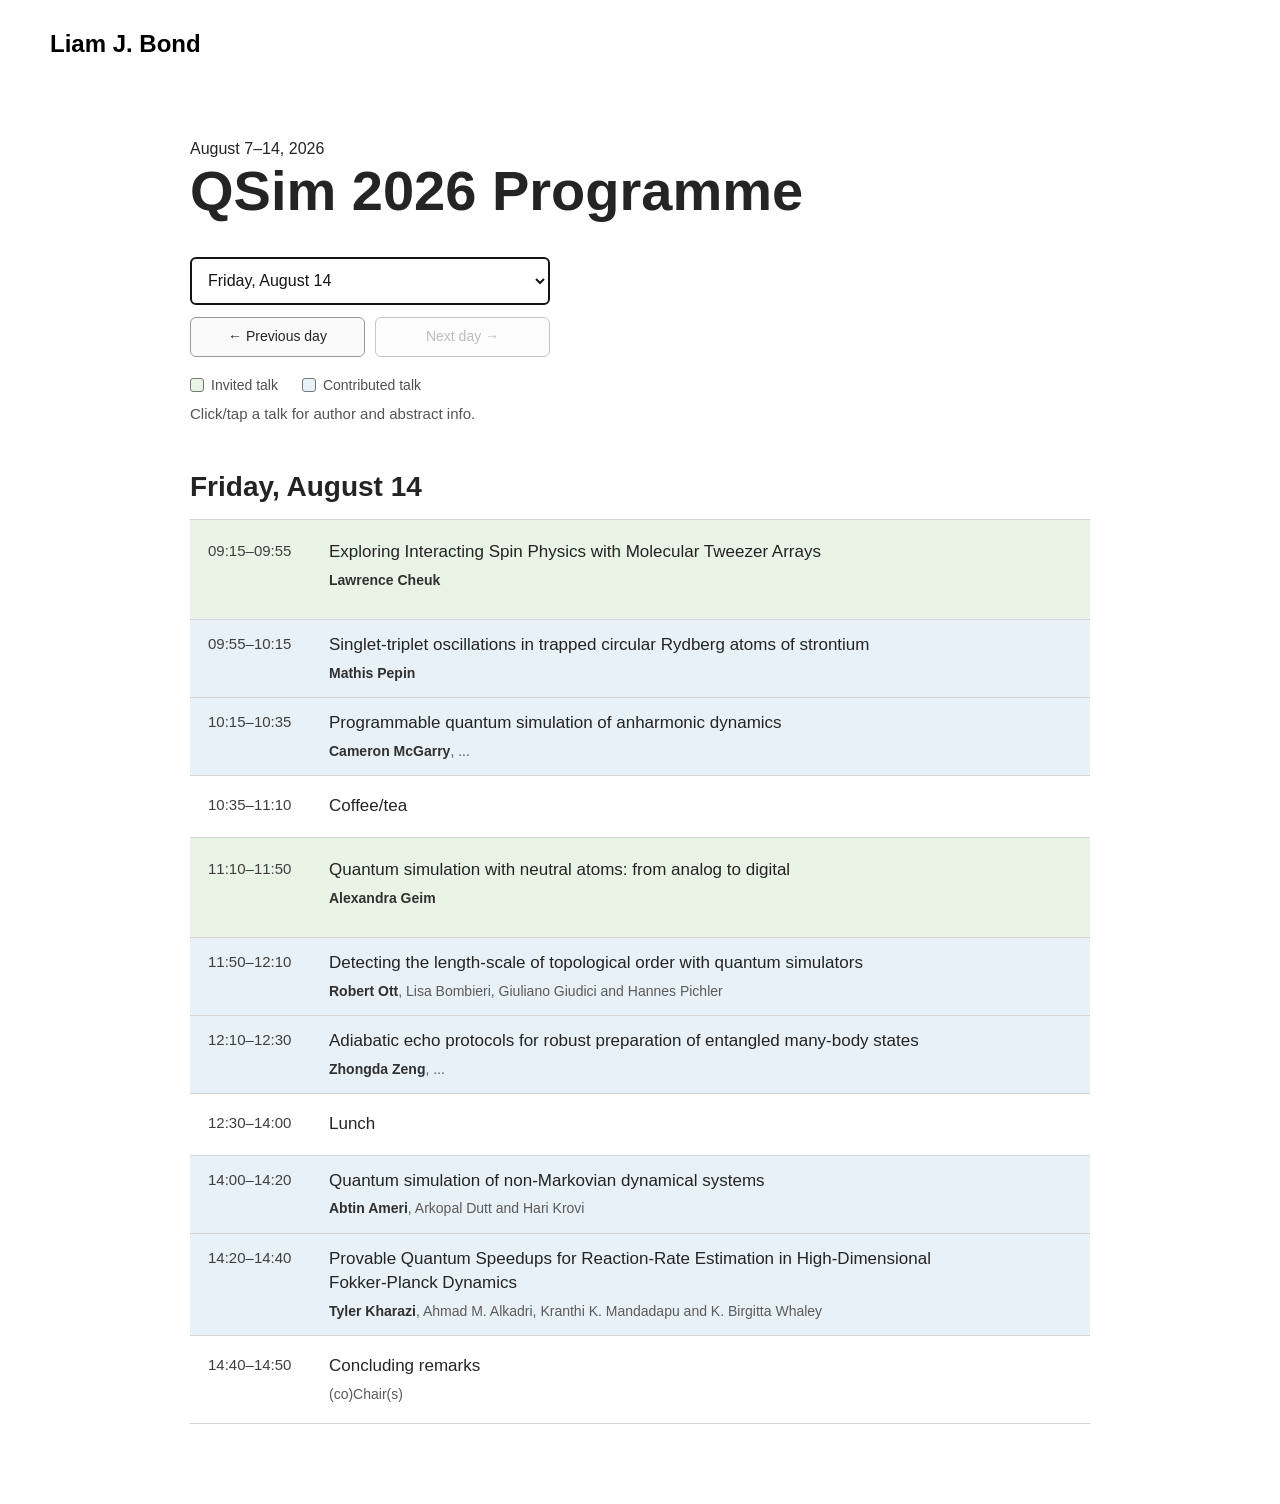
==== commit 017b74c0: "Qsim: add abstract info, table persistent" ====
--- a/qsim.html
+++ b/qsim.html
@@ -49,6 +49,7 @@
           <span><span class="legend-swatch invited-swatch"></span>Invited talk</span>
           <span><span class="legend-swatch contributed-swatch"></span>Contributed talk</span>
         </div>
+        <p class="program-intro">Click/tap a talk for author and abstract info.</p>
       </header>
 
       <section class="program-day" data-date="2026-08-07" aria-labelledby="summer-friday-heading">
@@ -153,7 +154,7 @@
           </li>
           <li class="event break">
             <time>15:20–15:50</time>
-            <div><h3>Tea/coffee</h3></div>
+            <div><h3>Coffee/tea</h3></div>
           </li>
           <li class="event invited">
             <time>15:50–16:30</time>
@@ -184,7 +185,7 @@
           <li class="event invited"><time>14:00–14:40</time><div><h3>Observation of Improved Accuracy over Classical Sparse Ground-State Solvers using a Quantum Computer</h3><p><strong>William Kirby</strong></p></div></li>
           <li class="event contributed"><time>14:40–15:00</time><div><h3>Resonant false vacuum decay in two dimensions on a 4000-qubit quantum annealer</h3><p><strong>Gregor Humar</strong>, ...</p></div></li>
           <li class="event contributed"><time>15:00–15:20</time><div><h3>Quantum computation of molecular geometry via many-body nuclear spin echoes</h3><p><strong>Thomas E. O'Brien</strong>, ...</p></div></li>
-          <li class="event break"><time>15:20–15:50</time><div><h3>Tea/coffee</h3></div></li>
+          <li class="event break"><time>15:20–15:50</time><div><h3>Coffee/tea</h3></div></li>
           <li class="event invited"><time>15:50–16:30</time><div><h3>Tensor network studies of SU(N) Heisenberg and Hubbard models</h3><p><strong>Philippe Corboz</strong></p></div></li>
           <li class="event contributed"><time>16:30–16:50</time><div><h3>Quantum Simulation of Quantum Chromodynamics</h3><p><strong>Carter Gustin</strong>, ...</p></div></li>
           <li class="event social"><time>16:50–18:30</time><div><h3>Poster session 1</h3></div></li>
@@ -205,7 +206,7 @@
           <li class="event invited"><time>14:00–14:50</time><div><h3>Panel discussion</h3><p>Panel members: Garnet Chan, Monika Schleier-Smith, Barbara Terhal and Johannes Zeiher. Moderators: Arghavan Safavi-Naini and Kareljan Schoutens</p></div></li>
           <li class="event contributed"><time>14:50–15:10</time><div><h3>Taming Trotter Errors with Quantum Resources</h3><p><strong>Xiangran Zhang</strong>, Jue Xu, Qi Zhao and You Zhou</p></div></li>
           <li class="event contributed"><time>15:10–15:30</time><div><h3>Physically-Motivated Guiding States for Local Hamiltonians</h3><p><strong>Gabriel Waite</strong>, Karl Lin, Samuel Elman and Michael Bremner</p></div></li>
-          <li class="event break"><time>15:30–16:00</time><div><h3>Tea/coffee</h3></div></li>
+          <li class="event break"><time>15:30–16:00</time><div><h3>Coffee/tea</h3></div></li>
           <li class="event social"><time>16:00–17:30</time><div><h3>Onboarding and canal boat trip to conference dinner</h3><p>For those signed up</p></div></li>
           <li class="event social"><time>17:30–20:30</time><div><h3>Conference dinner</h3><p>For those signed up</p></div></li>
         </ol>
@@ -225,7 +226,7 @@
           <li class="event invited"><time>14:00–14:40</time><div><h3>Quantum information and simulation with dual-species Rydberg arrays</h3><p><strong>Alexander Impertro</strong></p></div></li>
           <li class="event contributed"><time>14:40–15:00</time><div><h3>One-to-one quantum simulation of the low-dimensional frustrated quantum magnet TmMgGaO4 with 256 qubits</h3><p><strong>Lucas Leclerc</strong>, ...</p></div></li>
           <li class="event contributed"><time>15:00–15:20</time><div><h3>Unified Probe of Quantum Chaos and Ergodicity from Hamiltonian Learning</h3><p><strong>Nik Gjonbalaj</strong>, Christian Kokail, Susanne Yelin and Soonwon Choi</p></div></li>
-          <li class="event break"><time>15:20–16:00</time><div><h3>Tea/coffee</h3></div></li>
+          <li class="event break"><time>15:20–16:00</time><div><h3>Coffee/tea</h3></div></li>
           <li class="event contributed"><time>16:00–16:20</time><div><h3>Nearly-optimal fermion routing without ancillas</h3><p><strong>Jeffery Yu</strong>, ...</p></div></li>
           <li class="event contributed"><time>16:20–16:40</time><div><h3>Optimal strategies for near-term simulation of fermionic systems with scalable local fermion-to-qubit mappings</h3><p><strong>Manuel Algaba</strong>, ...</p></div></li>
           <li class="event social"><time>16:40–18:30</time><div><h3>Poster session 2</h3></div></li>
@@ -250,6 +251,16 @@
       </section>
     </main>
 
+    <dialog class="talk-dialog" id="talk-dialog" aria-labelledby="talk-dialog-title">
+      <form method="dialog">
+        <button class="dialog-close" type="submit" aria-label="Close talk details">×</button>
+      </form>
+      <h2 id="talk-dialog-title"></h2>
+      <p class="dialog-authors" id="talk-dialog-authors"></p>
+      <div class="dialog-abstract" id="talk-dialog-abstract"></div>
+    </dialog>
+
+    <script src="./js/qsim-talks.js"></script>
     <script>
       (() => {
         const select = document.getElementById('day-select');
@@ -257,6 +268,10 @@
         const nextButton = document.getElementById('next-day');
         const sections = [...document.querySelectorAll('.program-day')];
         const conferenceLegend = document.getElementById('conference-legend');
+        const talkDialog = document.getElementById('talk-dialog');
+        const dialogTitle = document.getElementById('talk-dialog-title');
+        const dialogAuthors = document.getElementById('talk-dialog-authors');
+        const dialogAbstract = document.getElementById('talk-dialog-abstract');
         const dates = sections.map((section) => section.dataset.date);
         const parts = Object.fromEntries(
           new Intl.DateTimeFormat('en', {
@@ -264,7 +279,28 @@
           }).formatToParts().map(({ type, value }) => [type, value])
         );
         const today = `${parts.year}-${parts.month}-${parts.day}`;
-        const initialDate = dates.find((date) => date >= today) || dates[dates.length - 1];
+        const savedDate = location.hash.slice(1);
+        const initialDate = dates.includes(savedDate)
+          ? savedDate
+          : dates.find((date) => date >= today) || dates[dates.length - 1];
+
+        document.querySelectorAll('.event.invited, .event.contributed').forEach((event) => {
+          const title = event.querySelector('h3').textContent.trim();
+          if (!window.qsimTalks[title]) return;
+          event.classList.add('has-details');
+          event.dataset.talk = title;
+          event.tabIndex = 0;
+          event.setAttribute('role', 'button');
+          event.setAttribute('aria-label', `View details for ${title}`);
+        });
+
+        const openTalk = (event) => {
+          const talk = window.qsimTalks[event.dataset.talk];
+          dialogTitle.textContent = event.dataset.talk;
+          dialogAuthors.textContent = talk.authors;
+          dialogAbstract.textContent = talk.abstract;
+          talkDialog.showModal();
+        };
 
         const showDay = (date) => {
           const index = dates.indexOf(date);
@@ -273,11 +309,28 @@
           select.value = date;
           previousButton.disabled = index === 0;
           nextButton.disabled = index === dates.length - 1;
+          history.replaceState(null, '', `#${date}`);
         };
 
         select.addEventListener('change', () => showDay(select.value));
         previousButton.addEventListener('click', () => showDay(dates[dates.indexOf(select.value) - 1]));
         nextButton.addEventListener('click', () => showDay(dates[dates.indexOf(select.value) + 1]));
+        document.addEventListener('click', (event) => {
+          const talk = event.target.closest('.has-details');
+          if (talk) openTalk(talk);
+        });
+        document.addEventListener('keydown', (event) => {
+          if (!event.target.matches('.has-details') || !['Enter', ' '].includes(event.key)) return;
+          event.preventDefault();
+          openTalk(event.target);
+        });
+        talkDialog.addEventListener('click', (event) => {
+          if (event.target === talkDialog) talkDialog.close();
+        });
+        window.addEventListener('hashchange', () => {
+          const date = location.hash.slice(1);
+          if (dates.includes(date)) showDay(date);
+        });
         showDay(initialDate);
       })();
     </script>
--- a/css/program.css
+++ b/css/program.css
@@ -24,6 +24,12 @@
 .eyebrow {
   margin: 0;
   font-weight: 500;
+}
+
+.program-intro {
+  margin: 12px 0 0;
+  color: #555;
+  font-size: 15px;
 }
 
 .day-picker {
@@ -45,20 +51,24 @@
 .day-nav {
   display: grid;
   grid-template-columns: 1fr 1fr;
-  gap: 8px;
-  margin-top: 8px;
+  gap: 10px;
+  margin-top: 12px;
 }
 
 .day-nav button {
-  min-height: 36px;
-  padding: 6px 8px;
-  border: 1px solid #777;
+  width: 100%;
+  min-height: 40px;
+  padding: 7px 8px;
+  border: 1px solid #999;
   border-radius: 6px;
-  background: white;
+  -webkit-appearance: none;
+  appearance: none;
+  background: #fafafa;
   color: #242424;
   font: inherit;
-  font-size: 13px;
+  font-size: 14px;
   font-weight: 500;
+  line-height: 1.2;
   cursor: pointer;
 }
 
@@ -193,6 +203,21 @@
   font-weight: 600;
 }
 
+.event.has-details {
+  cursor: pointer;
+}
+
+.event.has-details:hover {
+  box-shadow: inset 0 0 0 2px rgba(20, 20, 20, .12);
+}
+
+.event.has-details:focus-visible {
+  position: relative;
+  z-index: 1;
+  outline: 3px solid #5b91d1;
+  outline-offset: -3px;
+}
+
 .event.break {
   background: white;
 }
@@ -203,6 +228,73 @@
 
 [hidden] {
   display: none !important;
+}
+
+.talk-dialog {
+  width: min(680px, calc(100% - 32px));
+  max-height: min(80vh, 720px);
+  padding: 28px 30px 32px;
+  border: 0;
+  border-radius: 10px;
+  box-shadow: 0 18px 60px rgba(0, 0, 0, .25);
+  color: #242424;
+  overflow-y: auto;
+}
+
+.talk-dialog::backdrop {
+  background: rgba(0, 0, 0, .42);
+}
+
+.talk-dialog form {
+  margin: 0;
+}
+
+.dialog-close {
+  position: absolute;
+  top: 12px;
+  right: 12px;
+  width: 38px;
+  height: 38px;
+  padding: 0;
+  border: 0;
+  border-radius: 50%;
+  -webkit-appearance: none;
+  appearance: none;
+  background: #f0f0f0;
+  color: #333;
+  font: inherit;
+  font-size: 24px;
+  line-height: 1;
+  cursor: pointer;
+}
+
+.dialog-close:hover {
+  background: #e5e5e5;
+}
+
+.dialog-close:focus-visible {
+  outline: 3px solid #5b91d1;
+  outline-offset: 2px;
+}
+
+.talk-dialog h2 {
+  margin: 0 44px 12px 0;
+  font-size: 24px;
+  font-weight: 600;
+  line-height: 1.3;
+}
+
+.dialog-authors {
+  margin: 0 0 24px;
+  color: #555;
+  font-size: 14px;
+  line-height: 1.55;
+}
+
+.dialog-abstract {
+  font-size: 16px;
+  line-height: 1.6;
+  white-space: pre-line;
 }
 
 @media only screen and (max-width: 600px) {
@@ -220,6 +312,14 @@
     margin-top: 28px;
   }
 
+  .day-nav {
+    margin-top: 14px;
+  }
+
+  .day-nav button {
+    min-height: 42px;
+  }
+
   .event {
     grid-template-columns: 88px minmax(0, 1fr);
     gap: 12px;
@@ -241,4 +341,19 @@
   .event h3 {
     font-size: 16px;
   }
-}
+
+  .talk-dialog {
+    width: calc(100% - 20px);
+    max-height: calc(100dvh - 20px);
+    padding: 22px 18px 26px;
+  }
+
+  .talk-dialog h2 {
+    margin-right: 42px;
+    font-size: 21px;
+  }
+
+  .dialog-abstract {
+    font-size: 15px;
+  }
+}
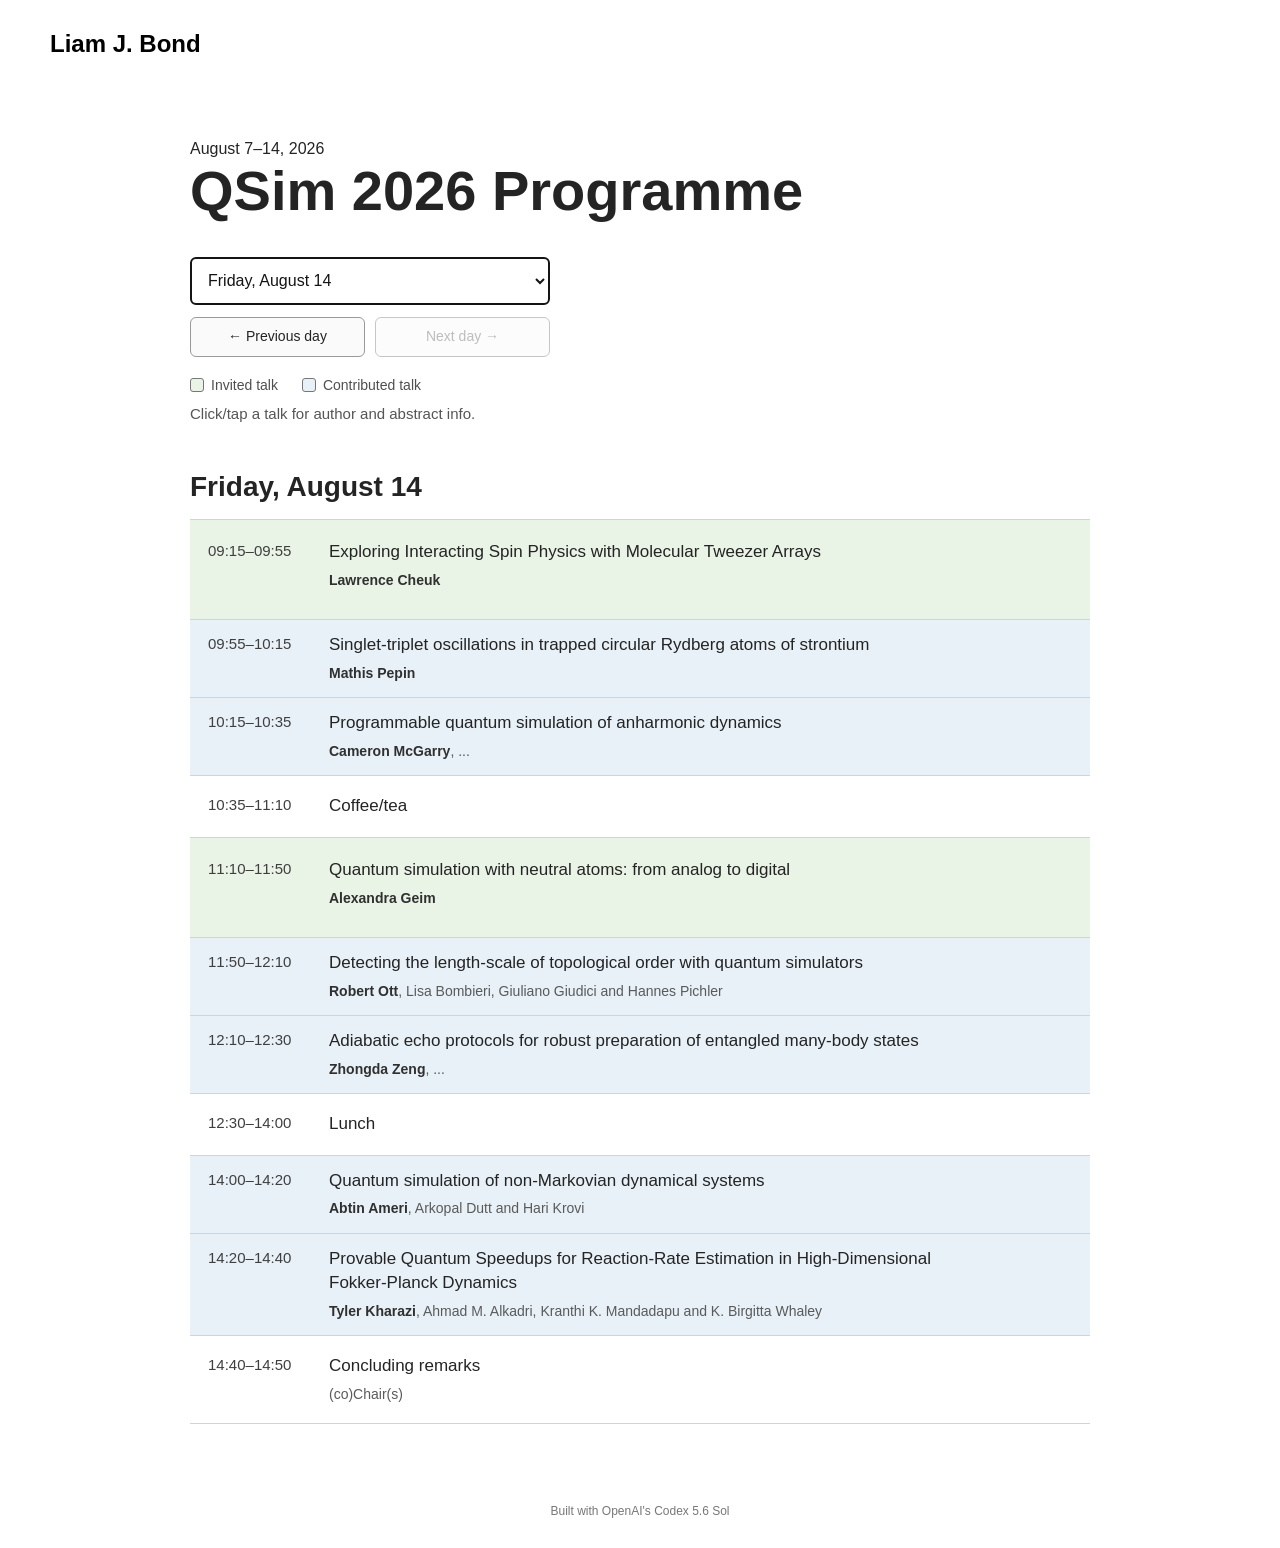
==== commit 570880e5: "Qsim: add AI disclaimer, popup exit always visible" ====
--- a/qsim.html
+++ b/qsim.html
@@ -250,6 +250,8 @@
         </ol>
       </section>
     </main>
+
+    <footer class="codex-credit page-credit">Built with OpenAI's Codex 5.6 Sol</footer>
 
     <dialog class="talk-dialog" id="talk-dialog" aria-labelledby="talk-dialog-title">
       <form method="dialog">
@@ -300,6 +302,11 @@
           dialogAuthors.textContent = talk.authors;
           dialogAbstract.textContent = talk.abstract;
           talkDialog.showModal();
+          talkDialog.scrollTop = 0;
+          requestAnimationFrame(() => {
+            talkDialog.scrollTop = 0;
+            requestAnimationFrame(() => { talkDialog.scrollTop = 0; });
+          });
         };
 
         const showDay = (date) => {
@@ -327,6 +334,7 @@
         talkDialog.addEventListener('click', (event) => {
           if (event.target === talkDialog) talkDialog.close();
         });
+        talkDialog.addEventListener('close', () => { talkDialog.scrollTop = 0; });
         window.addEventListener('hashchange', () => {
           const date = location.hash.slice(1);
           if (dates.includes(date)) showDay(date);
--- a/css/utilities.css
+++ b/css/utilities.css
@@ -87,6 +87,17 @@
   gap: 16px;
 }
 
+.codex-credit {
+  color: #777;
+  font-size: 12px;
+  text-align: center;
+}
+
+.page-credit {
+  width: 100%;
+  padding: 0 20px 30px;
+}
+
 /* Link Styling */
 a.no-underline {
   text-decoration: none;
@@ -103,4 +114,4 @@
   #footer {
     padding: 20px 20px;
   }
-}+}
--- a/css/program.css
+++ b/css/program.css
@@ -247,12 +247,18 @@
 
 .talk-dialog form {
   margin: 0;
+  position: sticky;
+  top: 28px;
+  z-index: 2;
+  height: 0;
+  display: flex;
+  justify-content: flex-end;
 }
 
 .dialog-close {
-  position: absolute;
-  top: 12px;
-  right: 12px;
+  position: relative;
+  top: -16px;
+  right: -18px;
   width: 38px;
   height: 38px;
   padding: 0;
@@ -348,6 +354,15 @@
     padding: 22px 18px 26px;
   }
 
+  .talk-dialog form {
+    top: 22px;
+  }
+
+  .dialog-close {
+    top: -10px;
+    right: -6px;
+  }
+
   .talk-dialog h2 {
     margin-right: 42px;
     font-size: 21px;
